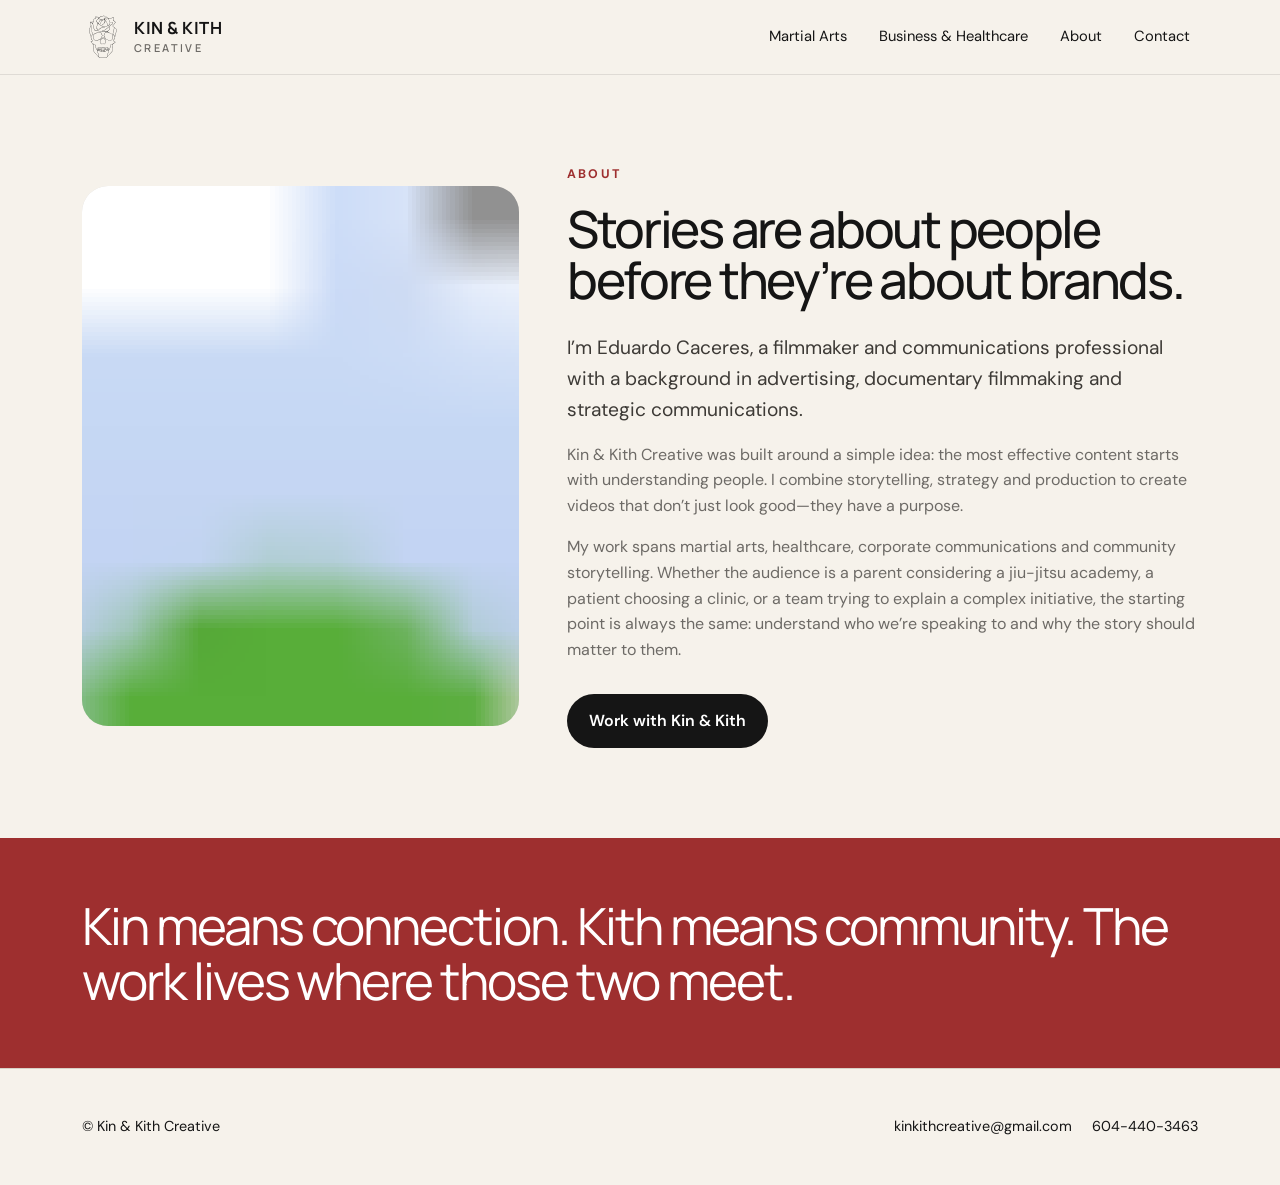
==== about/index.html @ 894c03b4 "Add Eduardo portrait to About page" ====
<!doctype html><html lang="en"><head><meta charset="utf-8"><meta name="viewport" content="width=device-width, initial-scale=1"><meta name="description" content="Kin & Kith Creative — story-driven video content for businesses, healthcare, schools and martial arts communities."><title>About | Kin & Kith Creative</title><link href="https://cdn.jsdelivr.net/npm/bootstrap@5.3.3/dist/css/bootstrap.min.css" rel="stylesheet"><link rel="preconnect" href="https://fonts.googleapis.com"><link rel="preconnect" href="https://fonts.gstatic.com" crossorigin><link href="https://fonts.googleapis.com/css2?family=DM+Sans:wght@400;500;600;700&family=Manrope:wght@500;600;700&display=swap" rel="stylesheet"><link rel="stylesheet" href="../assets/styles.css"></head><body><nav class="navbar navbar-expand-lg site-nav"><div class="container"><a href="../" class="brand"><img src="../assets/logo.svg" alt="Kin & Kith Creative logo"><span class="brand-copy">KIN & KITH<span>CREATIVE</span></span></a><button class="navbar-toggler" type="button" data-bs-toggle="collapse" data-bs-target="#mainNav"><span class="navbar-toggler-icon"></span></button><div class="collapse navbar-collapse justify-content-end" id="mainNav"><div class="navbar-nav"><a class="nav-link" href="../martial-arts/">Martial Arts</a><a class="nav-link" href="../business-healthcare/">Business & Healthcare</a><a class="nav-link" href="../about/">About</a><a class="nav-link" href="../contact/">Contact</a></div></div></div></nav><main><section class="section"><div class="container"><div class="row align-items-center g-5"><div class="col-lg-5"><div class="about-photo"><img src="../assets/portrait.svg" alt="Portrait of Eduardo Caceres"></div></div><div class="col-lg-7"><div class="eyebrow">About</div><h1 class="section-title">Stories are about people before they’re about brands.</h1><p class="lead-copy">I’m Eduardo Caceres, a filmmaker and communications professional with a background in advertising, documentary filmmaking and strategic communications.</p><p class="muted">Kin & Kith Creative was built around a simple idea: the most effective content starts with understanding people. I combine storytelling, strategy and production to create videos that don’t just look good—they have a purpose.</p><p class="muted">My work spans martial arts, healthcare, corporate communications and community storytelling. Whether the audience is a parent considering a jiu-jitsu academy, a patient choosing a clinic, or a team trying to explain a complex initiative, the starting point is always the same: understand who we’re speaking to and why the story should matter to them.</p><a class="btn-main mt-3" href="../contact/">Work with Kin & Kith</a></div></div></div></section><section class="quote-strip"><div class="container"><p>Kin means connection. Kith means community. The work lives where those two meet.</p></div></section></main><footer class="footer"><div class="container d-flex flex-column flex-md-row justify-content-between"><div>© Kin & Kith Creative</div><div class="footer-contact"><a href="mailto:kinkithcreative@gmail.com">kinkithcreative@gmail.com</a><a href="tel:+16044403463">604-440-3463</a></div></div></footer><script src="https://cdn.jsdelivr.net/npm/bootstrap@5.3.3/dist/js/bootstrap.bundle.min.js"></script></body></html>
---- assets/styles.css ----
:root{--ink:#151515;--paper:#f6f2eb;--white:#fff;--muted:#6d6a66;--accent:#9e2f2f;--line:#d8d1c7;--soft:#ece6dd}*{box-sizing:border-box}html{scroll-behavior:smooth}body{margin:0;font-family:'DM Sans',sans-serif;background:var(--paper);color:var(--ink);line-height:1.6}.site-nav{padding:14px 0;border-bottom:1px solid rgba(21,21,21,.1);background:rgba(246,242,235,.96);position:sticky;top:0;z-index:50;backdrop-filter:blur(10px)}.brand{font-family:'Manrope',sans-serif;font-weight:700;letter-spacing:.03em;text-decoration:none;color:var(--ink);font-size:1.05rem;line-height:1;display:flex;align-items:center;gap:12px}.brand img{width:40px;height:46px;object-fit:contain;background:transparent;border-radius:0;padding:0}.brand-copy{display:block}.brand-copy span{display:block;font-size:.68rem;letter-spacing:.22em;font-weight:600;color:var(--muted);margin-top:6px}.navbar-toggler{border:0;box-shadow:none!important}.nav-link{color:var(--ink)!important;font-size:.92rem;margin-left:16px}.hero{padding:110px 0 90px}.eyebrow{font-size:.78rem;letter-spacing:.18em;text-transform:uppercase;color:var(--accent);font-weight:700;margin-bottom:18px}.display-title{font-family:'Manrope',sans-serif;font-size:clamp(3rem,7vw,6.6rem);line-height:.95;letter-spacing:-.055em;font-weight:700;max-width:1050px}.lead-copy{font-size:1.2rem;max-width:720px;color:#3d3a36;margin-top:28px}.btn-main,.btn-ghost{display:inline-block;text-decoration:none;padding:14px 22px;border-radius:999px;font-weight:600;transition:.2s ease}.btn-main{background:var(--ink);color:var(--white);margin-right:10px}.btn-main:hover{color:var(--white);transform:translateY(-1px);opacity:.92}.btn-ghost{border:1px solid var(--ink);color:var(--ink)}.btn-ghost:hover{background:var(--ink);color:var(--white)}.split-card{background:var(--white);border:1px solid var(--line);border-radius:24px;padding:34px;height:100%;transition:.2s transform}.split-card:hover{transform:translateY(-4px)}.split-card h3{font-family:'Manrope',sans-serif;font-size:2rem;letter-spacing:-.03em}.section{padding:90px 0}.section-dark{background:var(--ink);color:var(--white)}.section-title{font-family:'Manrope',sans-serif;font-size:clamp(2.2rem,4vw,4.2rem);line-height:1;letter-spacing:-.045em}.muted{color:var(--muted)}.portfolio-panel{min-height:340px;border-radius:22px;background:linear-gradient(180deg,rgba(0,0,0,.1),rgba(0,0,0,.7)),linear-gradient(135deg,#242424,#555);position:relative;overflow:hidden;padding:28px;color:#fff;display:flex;align-items:flex-end}.portfolio-panel.light{background:linear-gradient(135deg,#ddd4c7,#9f968b);color:var(--ink)}.portfolio-panel .tag{position:absolute;top:22px;left:22px;background:rgba(255,255,255,.9);color:var(--ink);padding:7px 11px;border-radius:999px;font-size:.72rem;font-weight:700;letter-spacing:.08em;text-transform:uppercase}.video-slot{min-height:360px;border:1px dashed #aaa;border-radius:22px;background:#222;color:#fff;display:flex;align-items:center;justify-content:center;text-align:center;padding:30px}.video-slot.light{background:#e7e0d7;color:var(--ink)}.detail-list{display:grid;gap:14px}.detail-item{padding:18px 0;border-bottom:1px solid var(--line)}.detail-item strong{display:block;font-size:.78rem;letter-spacing:.12em;text-transform:uppercase;color:var(--accent);margin-bottom:4px}.process-step{border-top:1px solid var(--line);padding:24px 0}.process-step .num{font-family:'Manrope',sans-serif;font-size:1.1rem;color:var(--accent);font-weight:700}.quote-strip{padding:60px 0;background:var(--accent);color:#fff}.quote-strip p{font-family:'Manrope',sans-serif;font-size:clamp(1.8rem,4vw,3.8rem);line-height:1.08;letter-spacing:-.04em;margin:0}.footer{padding:46px 0;border-top:1px solid var(--line);font-size:.9rem}.footer a{color:var(--ink);text-decoration:none}.footer-contact{display:flex;gap:20px;flex-wrap:wrap}.contact-box{background:var(--white);border:1px solid var(--line);border-radius:26px;padding:36px}.contact-row{padding:17px 0;border-bottom:1px solid var(--line)}.contact-row:last-child{border-bottom:0}.contact-row a{color:var(--ink);text-decoration:none}.mini-title{font-size:.78rem;letter-spacing:.15em;text-transform:uppercase;color:var(--accent);font-weight:700}.about-photo{min-height:540px;border-radius:26px;overflow:hidden;background:#d8d4ce}.about-photo img{width:100%;height:100%;min-height:540px;object-fit:cover;object-position:center}.story-row{align-items:flex-start!important}.story-row .ratio{margin-top:0}.story-copy{padding-top:0}.small-note{font-size:.88rem;color:var(--muted)}@media(max-width:991px){.hero{padding:78px 0 66px}.nav-link{margin-left:0}.section{padding:68px 0}.about-photo{min-height:360px;margin-bottom:28px}.about-photo img{min-height:360px}.brand img{width:34px;height:40px}.footer-contact{margin-top:12px;gap:10px;flex-direction:column}.story-row .ratio{margin-bottom:8px}}
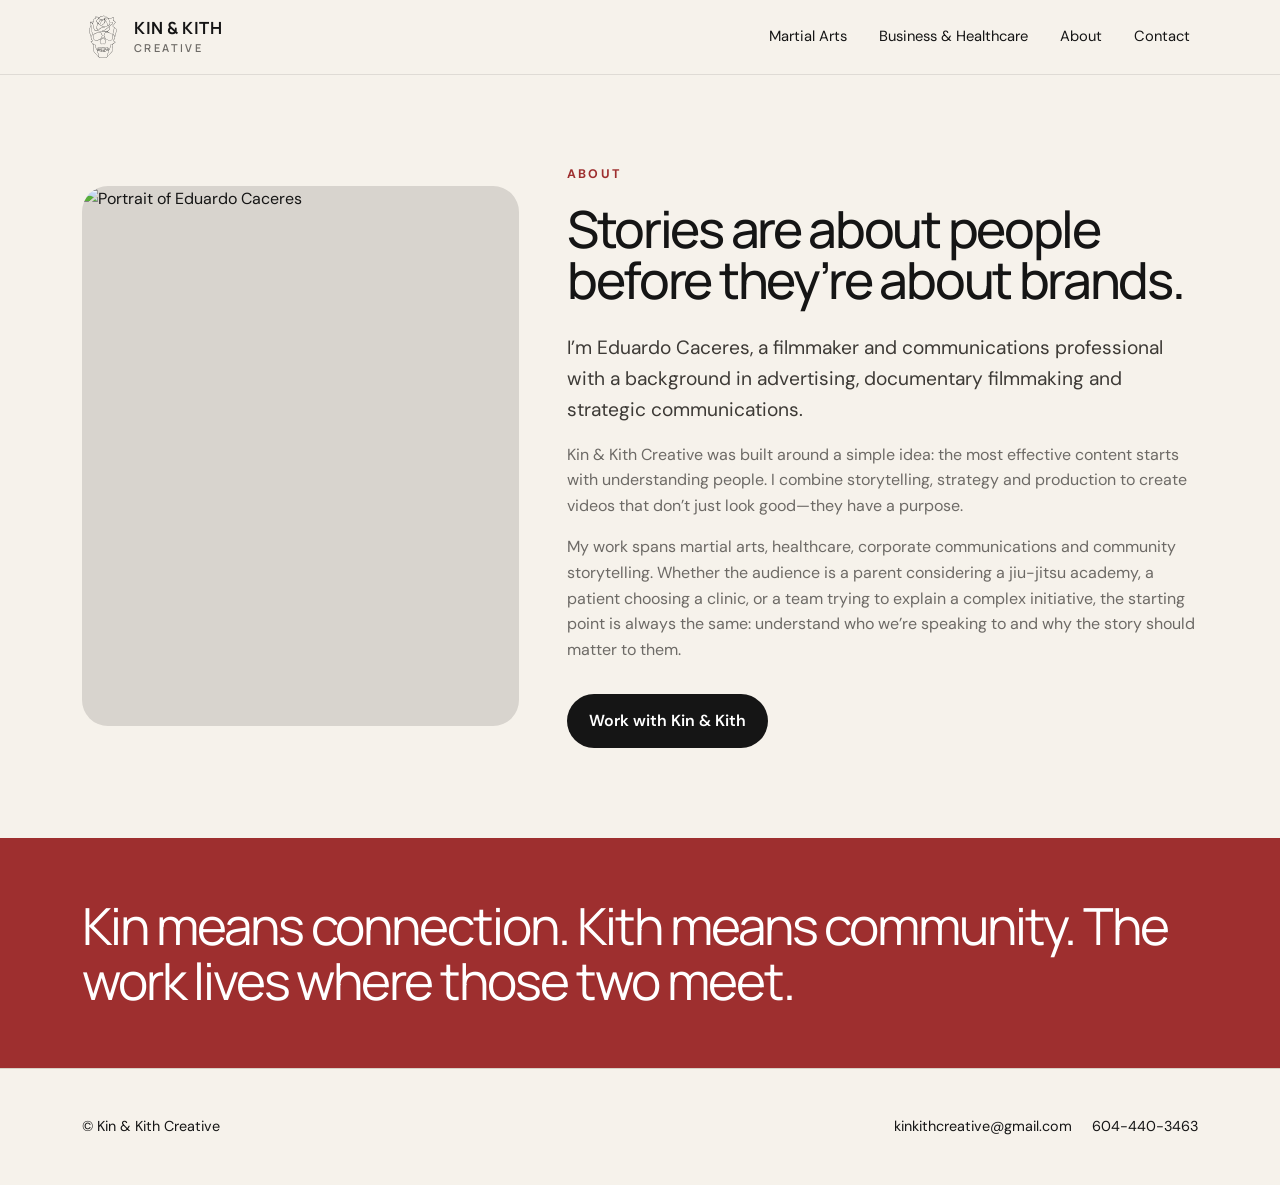
==== commit 0cbab271: "Embed portrait directly on About page" ====
--- a/about/index.html
+++ b/about/index.html
@@ -1 +1 @@
-<!doctype html><html lang="en"><head><meta charset="utf-8"><meta name="viewport" content="width=device-width, initial-scale=1"><meta name="description" content="Kin & Kith Creative — story-driven video content for businesses, healthcare, schools and martial arts communities."><title>About | Kin & Kith Creative</title><link href="https://cdn.jsdelivr.net/npm/bootstrap@5.3.3/dist/css/bootstrap.min.css" rel="stylesheet"><link rel="preconnect" href="https://fonts.googleapis.com"><link rel="preconnect" href="https://fonts.gstatic.com" crossorigin><link href="https://fonts.googleapis.com/css2?family=DM+Sans:wght@400;500;600;700&family=Manrope:wght@500;600;700&display=swap" rel="stylesheet"><link rel="stylesheet" href="../assets/styles.css"></head><body><nav class="navbar navbar-expand-lg site-nav"><div class="container"><a href="../" class="brand"><img src="../assets/logo.svg" alt="Kin & Kith Creative logo"><span class="brand-copy">KIN & KITH<span>CREATIVE</span></span></a><button class="navbar-toggler" type="button" data-bs-toggle="collapse" data-bs-target="#mainNav"><span class="navbar-toggler-icon"></span></button><div class="collapse navbar-collapse justify-content-end" id="mainNav"><div class="navbar-nav"><a class="nav-link" href="../martial-arts/">Martial Arts</a><a class="nav-link" href="../business-healthcare/">Business & Healthcare</a><a class="nav-link" href="../about/">About</a><a class="nav-link" href="../contact/">Contact</a></div></div></div></nav><main><section class="section"><div class="container"><div class="row align-items-center g-5"><div class="col-lg-5"><div class="about-photo"><img src="../assets/portrait.svg" alt="Portrait of Eduardo Caceres"></div></div><div class="col-lg-7"><div class="eyebrow">About</div><h1 class="section-title">Stories are about people before they’re about brands.</h1><p class="lead-copy">I’m Eduardo Caceres, a filmmaker and communications professional with a background in advertising, documentary filmmaking and strategic communications.</p><p class="muted">Kin & Kith Creative was built around a simple idea: the most effective content starts with understanding people. I combine storytelling, strategy and production to create videos that don’t just look good—they have a purpose.</p><p class="muted">My work spans martial arts, healthcare, corporate communications and community storytelling. Whether the audience is a parent considering a jiu-jitsu academy, a patient choosing a clinic, or a team trying to explain a complex initiative, the starting point is always the same: understand who we’re speaking to and why the story should matter to them.</p><a class="btn-main mt-3" href="../contact/">Work with Kin & Kith</a></div></div></div></section><section class="quote-strip"><div class="container"><p>Kin means connection. Kith means community. The work lives where those two meet.</p></div></section></main><footer class="footer"><div class="container d-flex flex-column flex-md-row justify-content-between"><div>© Kin & Kith Creative</div><div class="footer-contact"><a href="mailto:kinkithcreative@gmail.com">kinkithcreative@gmail.com</a><a href="tel:+16044403463">604-440-3463</a></div></div></footer><script src="https://cdn.jsdelivr.net/npm/bootstrap@5.3.3/dist/js/bootstrap.bundle.min.js"></script></body></html>+<!doctype html><html lang="en"><head><meta charset="utf-8"><meta name="viewport" content="width=device-width, initial-scale=1"><meta name="description" content="Kin & Kith Creative — story-driven video content for businesses, healthcare, schools and martial arts communities."><title>About | Kin & Kith Creative</title><link href="https://cdn.jsdelivr.net/npm/bootstrap@5.3.3/dist/css/bootstrap.min.css" rel="stylesheet"><link rel="preconnect" href="https://fonts.googleapis.com"><link rel="preconnect" href="https://fonts.gstatic.com" crossorigin><link href="https://fonts.googleapis.com/css2?family=DM+Sans:wght@400;500;600;700&family=Manrope:wght@500;600;700&display=swap" rel="stylesheet"><link rel="stylesheet" href="../assets/styles.css"></head><body><nav class="navbar navbar-expand-lg site-nav"><div class="container"><a href="../" class="brand"><img src="../assets/logo.svg" alt="Kin & Kith Creative logo"><span class="brand-copy">KIN & KITH<span>CREATIVE</span></span></a><button class="navbar-toggler" type="button" data-bs-toggle="collapse" data-bs-target="#mainNav"><span class="navbar-toggler-icon"></span></button><div class="collapse navbar-collapse justify-content-end" id="mainNav"><div class="navbar-nav"><a class="nav-link" href="../martial-arts/">Martial Arts</a><a class="nav-link" href="../business-healthcare/">Business & Healthcare</a><a class="nav-link" href="../about/">About</a><a class="nav-link" href="../contact/">Contact</a></div></div></div></nav><main><section class="section"><div class="container"><div class="row align-items-center g-5"><div class="col-lg-5"><div class="about-photo"><img src="[data-uri]" alt="Portrait of Eduardo Caceres"></div></div><div class="col-lg-7"><div class="eyebrow">About</div><h1 class="section-title">Stories are about people before they’re about brands.</h1><p class="lead-copy">I’m Eduardo Caceres, a filmmaker and communications professional with a background in advertising, documentary filmmaking and strategic communications.</p><p class="muted">Kin & Kith Creative was built around a simple idea: the most effective content starts with understanding people. I combine storytelling, strategy and production to create videos that don’t just look good—they have a purpose.</p><p class="muted">My work spans martial arts, healthcare, corporate communications and community storytelling. Whether the audience is a parent considering a jiu-jitsu academy, a patient choosing a clinic, or a team trying to explain a complex initiative, the starting point is always the same: understand who we’re speaking to and why the story should matter to them.</p><a class="btn-main mt-3" href="../contact/">Work with Kin & Kith</a></div></div></div></section><section class="quote-strip"><div class="container"><p>Kin means connection. Kith means community. The work lives where those two meet.</p></div></section></main><footer class="footer"><div class="container d-flex flex-column flex-md-row justify-content-between"><div>© Kin & Kith Creative</div><div class="footer-contact"><a href="mailto:kinkithcreative@gmail.com">kinkithcreative@gmail.com</a><a href="tel:+16044403463">604-440-3463</a></div></div></footer><script src="https://cdn.jsdelivr.net/npm/bootstrap@5.3.3/dist/js/bootstrap.bundle.min.js"></script></body></html>
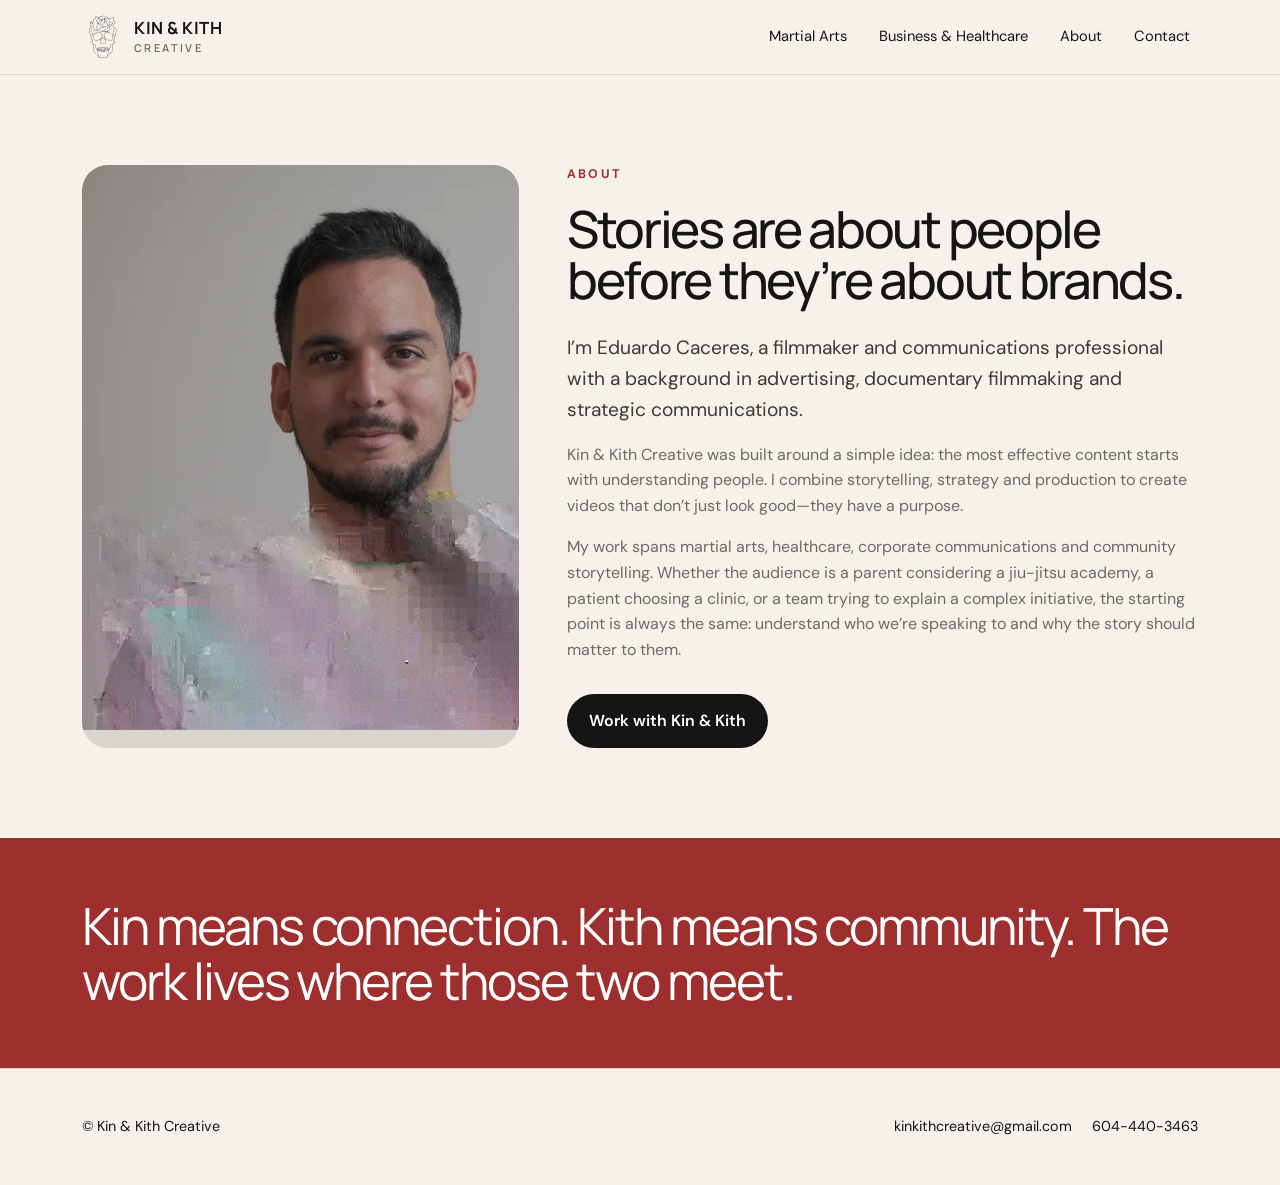
==== commit eab8fc5b: "Fix About portrait with uploaded photo asset" ====
--- a/about/index.html
+++ b/about/index.html
@@ -1 +1 @@
-<!doctype html><html lang="en"><head><meta charset="utf-8"><meta name="viewport" content="width=device-width, initial-scale=1"><meta name="description" content="Kin & Kith Creative — story-driven video content for businesses, healthcare, schools and martial arts communities."><title>About | Kin & Kith Creative</title><link href="https://cdn.jsdelivr.net/npm/bootstrap@5.3.3/dist/css/bootstrap.min.css" rel="stylesheet"><link rel="preconnect" href="https://fonts.googleapis.com"><link rel="preconnect" href="https://fonts.gstatic.com" crossorigin><link href="https://fonts.googleapis.com/css2?family=DM+Sans:wght@400;500;600;700&family=Manrope:wght@500;600;700&display=swap" rel="stylesheet"><link rel="stylesheet" href="../assets/styles.css"></head><body><nav class="navbar navbar-expand-lg site-nav"><div class="container"><a href="../" class="brand"><img src="../assets/logo.svg" alt="Kin & Kith Creative logo"><span class="brand-copy">KIN & KITH<span>CREATIVE</span></span></a><button class="navbar-toggler" type="button" data-bs-toggle="collapse" data-bs-target="#mainNav"><span class="navbar-toggler-icon"></span></button><div class="collapse navbar-collapse justify-content-end" id="mainNav"><div class="navbar-nav"><a class="nav-link" href="../martial-arts/">Martial Arts</a><a class="nav-link" href="../business-healthcare/">Business & Healthcare</a><a class="nav-link" href="../about/">About</a><a class="nav-link" href="../contact/">Contact</a></div></div></div></nav><main><section class="section"><div class="container"><div class="row align-items-center g-5"><div class="col-lg-5"><div class="about-photo"><img src="[data-uri]" alt="Portrait of Eduardo Caceres"></div></div><div class="col-lg-7"><div class="eyebrow">About</div><h1 class="section-title">Stories are about people before they’re about brands.</h1><p class="lead-copy">I’m Eduardo Caceres, a filmmaker and communications professional with a background in advertising, documentary filmmaking and strategic communications.</p><p class="muted">Kin & Kith Creative was built around a simple idea: the most effective content starts with understanding people. I combine storytelling, strategy and production to create videos that don’t just look good—they have a purpose.</p><p class="muted">My work spans martial arts, healthcare, corporate communications and community storytelling. Whether the audience is a parent considering a jiu-jitsu academy, a patient choosing a clinic, or a team trying to explain a complex initiative, the starting point is always the same: understand who we’re speaking to and why the story should matter to them.</p><a class="btn-main mt-3" href="../contact/">Work with Kin & Kith</a></div></div></div></section><section class="quote-strip"><div class="container"><p>Kin means connection. Kith means community. The work lives where those two meet.</p></div></section></main><footer class="footer"><div class="container d-flex flex-column flex-md-row justify-content-between"><div>© Kin & Kith Creative</div><div class="footer-contact"><a href="mailto:kinkithcreative@gmail.com">kinkithcreative@gmail.com</a><a href="tel:+16044403463">604-440-3463</a></div></div></footer><script src="https://cdn.jsdelivr.net/npm/bootstrap@5.3.3/dist/js/bootstrap.bundle.min.js"></script></body></html>+<!doctype html><html lang="en"><head><meta charset="utf-8"><meta name="viewport" content="width=device-width, initial-scale=1"><meta name="description" content="Kin & Kith Creative — story-driven video content for businesses, healthcare, schools and martial arts communities."><title>About | Kin & Kith Creative</title><link href="https://cdn.jsdelivr.net/npm/bootstrap@5.3.3/dist/css/bootstrap.min.css" rel="stylesheet"><link rel="preconnect" href="https://fonts.googleapis.com"><link rel="preconnect" href="https://fonts.gstatic.com" crossorigin><link href="https://fonts.googleapis.com/css2?family=DM+Sans:wght@400;500;600;700&family=Manrope:wght@500;600;700&display=swap" rel="stylesheet"><link rel="stylesheet" href="../assets/styles.css"></head><body><nav class="navbar navbar-expand-lg site-nav"><div class="container"><a href="../" class="brand"><img src="../assets/logo.svg" alt="Kin & Kith Creative logo"><span class="brand-copy">KIN & KITH<span>CREATIVE</span></span></a><button class="navbar-toggler" type="button" data-bs-toggle="collapse" data-bs-target="#mainNav"><span class="navbar-toggler-icon"></span></button><div class="collapse navbar-collapse justify-content-end" id="mainNav"><div class="navbar-nav"><a class="nav-link" href="../martial-arts/">Martial Arts</a><a class="nav-link" href="../business-healthcare/">Business & Healthcare</a><a class="nav-link" href="../about/">About</a><a class="nav-link" href="../contact/">Contact</a></div></div></div></nav><main><section class="section"><div class="container"><div class="row align-items-center g-5"><div class="col-lg-5"><div class="about-photo"><img src="../assets/portrait.webp" alt="Portrait of Eduardo Caceres"></div></div><div class="col-lg-7"><div class="eyebrow">About</div><h1 class="section-title">Stories are about people before they’re about brands.</h1><p class="lead-copy">I’m Eduardo Caceres, a filmmaker and communications professional with a background in advertising, documentary filmmaking and strategic communications.</p><p class="muted">Kin & Kith Creative was built around a simple idea: the most effective content starts with understanding people. I combine storytelling, strategy and production to create videos that don’t just look good—they have a purpose.</p><p class="muted">My work spans martial arts, healthcare, corporate communications and community storytelling. Whether the audience is a parent considering a jiu-jitsu academy, a patient choosing a clinic, or a team trying to explain a complex initiative, the starting point is always the same: understand who we’re speaking to and why the story should matter to them.</p><a class="btn-main mt-3" href="../contact/">Work with Kin & Kith</a></div></div></div></section><section class="quote-strip"><div class="container"><p>Kin means connection. Kith means community. The work lives where those two meet.</p></div></section></main><footer class="footer"><div class="container d-flex flex-column flex-md-row justify-content-between"><div>© Kin & Kith Creative</div><div class="footer-contact"><a href="mailto:kinkithcreative@gmail.com">kinkithcreative@gmail.com</a><a href="tel:+16044403463">604-440-3463</a></div></div></footer><script src="https://cdn.jsdelivr.net/npm/bootstrap@5.3.3/dist/js/bootstrap.bundle.min.js"></script></body></html>
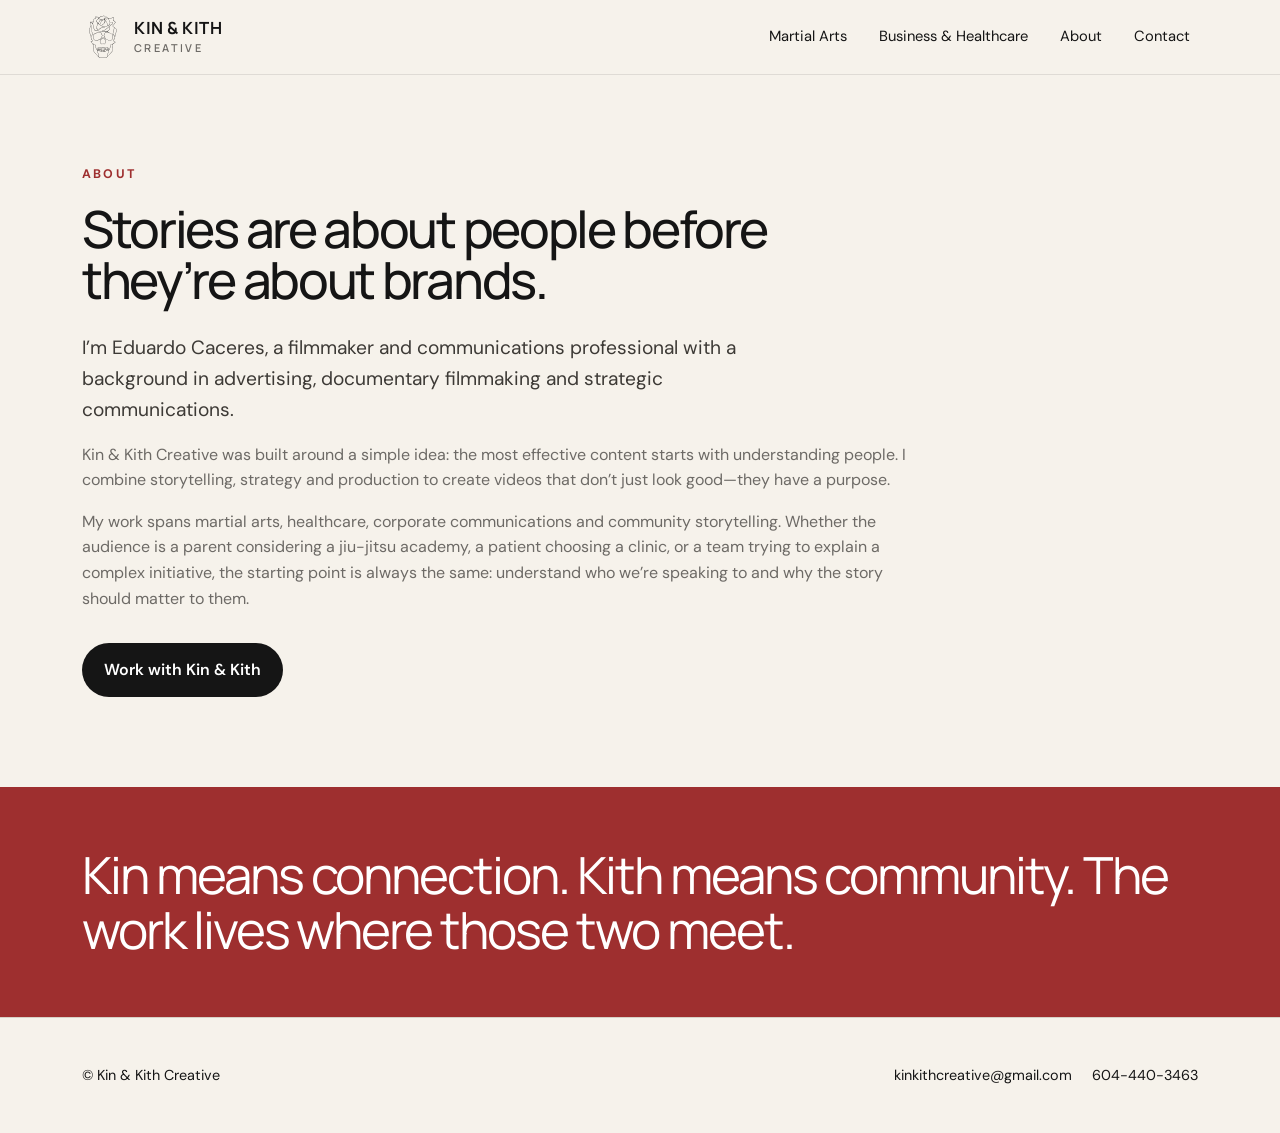
==== commit 7b7db6f3: "Remove About portrait temporarily" ====
--- a/about/index.html
+++ b/about/index.html
@@ -1 +1 @@
-<!doctype html><html lang="en"><head><meta charset="utf-8"><meta name="viewport" content="width=device-width, initial-scale=1"><meta name="description" content="Kin & Kith Creative — story-driven video content for businesses, healthcare, schools and martial arts communities."><title>About | Kin & Kith Creative</title><link href="https://cdn.jsdelivr.net/npm/bootstrap@5.3.3/dist/css/bootstrap.min.css" rel="stylesheet"><link rel="preconnect" href="https://fonts.googleapis.com"><link rel="preconnect" href="https://fonts.gstatic.com" crossorigin><link href="https://fonts.googleapis.com/css2?family=DM+Sans:wght@400;500;600;700&family=Manrope:wght@500;600;700&display=swap" rel="stylesheet"><link rel="stylesheet" href="../assets/styles.css"></head><body><nav class="navbar navbar-expand-lg site-nav"><div class="container"><a href="../" class="brand"><img src="../assets/logo.svg" alt="Kin & Kith Creative logo"><span class="brand-copy">KIN & KITH<span>CREATIVE</span></span></a><button class="navbar-toggler" type="button" data-bs-toggle="collapse" data-bs-target="#mainNav"><span class="navbar-toggler-icon"></span></button><div class="collapse navbar-collapse justify-content-end" id="mainNav"><div class="navbar-nav"><a class="nav-link" href="../martial-arts/">Martial Arts</a><a class="nav-link" href="../business-healthcare/">Business & Healthcare</a><a class="nav-link" href="../about/">About</a><a class="nav-link" href="../contact/">Contact</a></div></div></div></nav><main><section class="section"><div class="container"><div class="row align-items-center g-5"><div class="col-lg-5"><div class="about-photo"><img src="../assets/portrait.webp" alt="Portrait of Eduardo Caceres"></div></div><div class="col-lg-7"><div class="eyebrow">About</div><h1 class="section-title">Stories are about people before they’re about brands.</h1><p class="lead-copy">I’m Eduardo Caceres, a filmmaker and communications professional with a background in advertising, documentary filmmaking and strategic communications.</p><p class="muted">Kin & Kith Creative was built around a simple idea: the most effective content starts with understanding people. I combine storytelling, strategy and production to create videos that don’t just look good—they have a purpose.</p><p class="muted">My work spans martial arts, healthcare, corporate communications and community storytelling. Whether the audience is a parent considering a jiu-jitsu academy, a patient choosing a clinic, or a team trying to explain a complex initiative, the starting point is always the same: understand who we’re speaking to and why the story should matter to them.</p><a class="btn-main mt-3" href="../contact/">Work with Kin & Kith</a></div></div></div></section><section class="quote-strip"><div class="container"><p>Kin means connection. Kith means community. The work lives where those two meet.</p></div></section></main><footer class="footer"><div class="container d-flex flex-column flex-md-row justify-content-between"><div>© Kin & Kith Creative</div><div class="footer-contact"><a href="mailto:kinkithcreative@gmail.com">kinkithcreative@gmail.com</a><a href="tel:+16044403463">604-440-3463</a></div></div></footer><script src="https://cdn.jsdelivr.net/npm/bootstrap@5.3.3/dist/js/bootstrap.bundle.min.js"></script></body></html>+<!doctype html><html lang="en"><head><meta charset="utf-8"><meta name="viewport" content="width=device-width, initial-scale=1"><meta name="description" content="Kin & Kith Creative — story-driven video content for businesses, healthcare, schools and martial arts communities."><title>About | Kin & Kith Creative</title><link href="https://cdn.jsdelivr.net/npm/bootstrap@5.3.3/dist/css/bootstrap.min.css" rel="stylesheet"><link rel="preconnect" href="https://fonts.googleapis.com"><link rel="preconnect" href="https://fonts.gstatic.com" crossorigin><link href="https://fonts.googleapis.com/css2?family=DM+Sans:wght@400;500;600;700&family=Manrope:wght@500;600;700&display=swap" rel="stylesheet"><link rel="stylesheet" href="../assets/styles.css"></head><body><nav class="navbar navbar-expand-lg site-nav"><div class="container"><a href="../" class="brand"><img src="../assets/logo.svg" alt="Kin & Kith Creative logo"><span class="brand-copy">KIN & KITH<span>CREATIVE</span></span></a><button class="navbar-toggler" type="button" data-bs-toggle="collapse" data-bs-target="#mainNav"><span class="navbar-toggler-icon"></span></button><div class="collapse navbar-collapse justify-content-end" id="mainNav"><div class="navbar-nav"><a class="nav-link" href="../martial-arts/">Martial Arts</a><a class="nav-link" href="../business-healthcare/">Business & Healthcare</a><a class="nav-link" href="../about/">About</a><a class="nav-link" href="../contact/">Contact</a></div></div></div></nav><main><section class="section"><div class="container"><div class="row"><div class="col-lg-10 col-xl-9"><div class="eyebrow">About</div><h1 class="section-title">Stories are about people before they’re about brands.</h1><p class="lead-copy">I’m Eduardo Caceres, a filmmaker and communications professional with a background in advertising, documentary filmmaking and strategic communications.</p><p class="muted">Kin & Kith Creative was built around a simple idea: the most effective content starts with understanding people. I combine storytelling, strategy and production to create videos that don’t just look good—they have a purpose.</p><p class="muted">My work spans martial arts, healthcare, corporate communications and community storytelling. Whether the audience is a parent considering a jiu-jitsu academy, a patient choosing a clinic, or a team trying to explain a complex initiative, the starting point is always the same: understand who we’re speaking to and why the story should matter to them.</p><a class="btn-main mt-3" href="../contact/">Work with Kin & Kith</a></div></div></div></section><section class="quote-strip"><div class="container"><p>Kin means connection. Kith means community. The work lives where those two meet.</p></div></section></main><footer class="footer"><div class="container d-flex flex-column flex-md-row justify-content-between"><div>© Kin & Kith Creative</div><div class="footer-contact"><a href="mailto:kinkithcreative@gmail.com">kinkithcreative@gmail.com</a><a href="tel:+16044403463">604-440-3463</a></div></div></footer><script src="https://cdn.jsdelivr.net/npm/bootstrap@5.3.3/dist/js/bootstrap.bundle.min.js"></script></body></html>
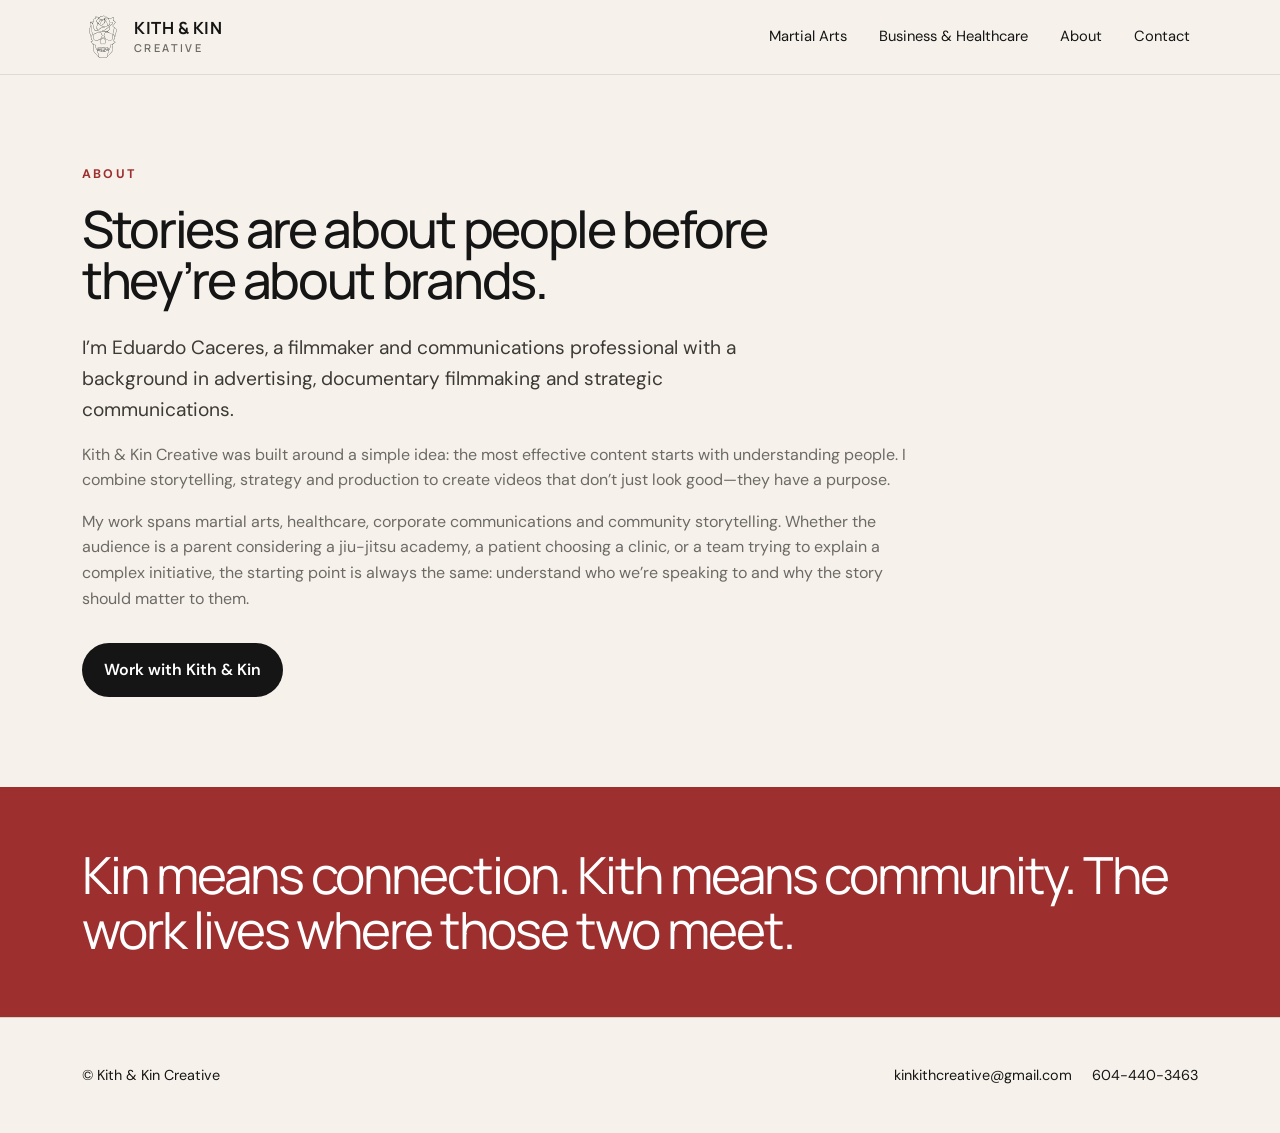
==== commit 5798bc74: "Rename brand to Kith & Kin" ====
--- a/about/index.html
+++ b/about/index.html
@@ -1 +1 @@
-<!doctype html><html lang="en"><head><meta charset="utf-8"><meta name="viewport" content="width=device-width, initial-scale=1"><meta name="description" content="Kin & Kith Creative — story-driven video content for businesses, healthcare, schools and martial arts communities."><title>About | Kin & Kith Creative</title><link href="https://cdn.jsdelivr.net/npm/bootstrap@5.3.3/dist/css/bootstrap.min.css" rel="stylesheet"><link rel="preconnect" href="https://fonts.googleapis.com"><link rel="preconnect" href="https://fonts.gstatic.com" crossorigin><link href="https://fonts.googleapis.com/css2?family=DM+Sans:wght@400;500;600;700&family=Manrope:wght@500;600;700&display=swap" rel="stylesheet"><link rel="stylesheet" href="../assets/styles.css"></head><body><nav class="navbar navbar-expand-lg site-nav"><div class="container"><a href="../" class="brand"><img src="../assets/logo.svg" alt="Kin & Kith Creative logo"><span class="brand-copy">KIN & KITH<span>CREATIVE</span></span></a><button class="navbar-toggler" type="button" data-bs-toggle="collapse" data-bs-target="#mainNav"><span class="navbar-toggler-icon"></span></button><div class="collapse navbar-collapse justify-content-end" id="mainNav"><div class="navbar-nav"><a class="nav-link" href="../martial-arts/">Martial Arts</a><a class="nav-link" href="../business-healthcare/">Business & Healthcare</a><a class="nav-link" href="../about/">About</a><a class="nav-link" href="../contact/">Contact</a></div></div></div></nav><main><section class="section"><div class="container"><div class="row"><div class="col-lg-10 col-xl-9"><div class="eyebrow">About</div><h1 class="section-title">Stories are about people before they’re about brands.</h1><p class="lead-copy">I’m Eduardo Caceres, a filmmaker and communications professional with a background in advertising, documentary filmmaking and strategic communications.</p><p class="muted">Kin & Kith Creative was built around a simple idea: the most effective content starts with understanding people. I combine storytelling, strategy and production to create videos that don’t just look good—they have a purpose.</p><p class="muted">My work spans martial arts, healthcare, corporate communications and community storytelling. Whether the audience is a parent considering a jiu-jitsu academy, a patient choosing a clinic, or a team trying to explain a complex initiative, the starting point is always the same: understand who we’re speaking to and why the story should matter to them.</p><a class="btn-main mt-3" href="../contact/">Work with Kin & Kith</a></div></div></div></section><section class="quote-strip"><div class="container"><p>Kin means connection. Kith means community. The work lives where those two meet.</p></div></section></main><footer class="footer"><div class="container d-flex flex-column flex-md-row justify-content-between"><div>© Kin & Kith Creative</div><div class="footer-contact"><a href="mailto:kinkithcreative@gmail.com">kinkithcreative@gmail.com</a><a href="tel:+16044403463">604-440-3463</a></div></div></footer><script src="https://cdn.jsdelivr.net/npm/bootstrap@5.3.3/dist/js/bootstrap.bundle.min.js"></script></body></html>+<!doctype html><html lang="en"><head><meta charset="utf-8"><meta name="viewport" content="width=device-width, initial-scale=1"><meta name="description" content="Kith & Kin Creative — story-driven video content for businesses, healthcare, schools and martial arts communities."><title>About | Kith & Kin Creative</title><link href="https://cdn.jsdelivr.net/npm/bootstrap@5.3.3/dist/css/bootstrap.min.css" rel="stylesheet"><link rel="preconnect" href="https://fonts.googleapis.com"><link rel="preconnect" href="https://fonts.gstatic.com" crossorigin><link href="https://fonts.googleapis.com/css2?family=DM+Sans:wght@400;500;600;700&family=Manrope:wght@500;600;700&display=swap" rel="stylesheet"><link rel="stylesheet" href="../assets/styles.css"></head><body><nav class="navbar navbar-expand-lg site-nav"><div class="container"><a href="../" class="brand"><img src="../assets/logo.svg" alt="Kith & Kin Creative logo"><span class="brand-copy">KITH & KIN<span>CREATIVE</span></span></a><button class="navbar-toggler" type="button" data-bs-toggle="collapse" data-bs-target="#mainNav"><span class="navbar-toggler-icon"></span></button><div class="collapse navbar-collapse justify-content-end" id="mainNav"><div class="navbar-nav"><a class="nav-link" href="../martial-arts/">Martial Arts</a><a class="nav-link" href="../business-healthcare/">Business & Healthcare</a><a class="nav-link" href="../about/">About</a><a class="nav-link" href="../contact/">Contact</a></div></div></div></nav><main><section class="section"><div class="container"><div class="row"><div class="col-lg-10 col-xl-9"><div class="eyebrow">About</div><h1 class="section-title">Stories are about people before they’re about brands.</h1><p class="lead-copy">I’m Eduardo Caceres, a filmmaker and communications professional with a background in advertising, documentary filmmaking and strategic communications.</p><p class="muted">Kith & Kin Creative was built around a simple idea: the most effective content starts with understanding people. I combine storytelling, strategy and production to create videos that don’t just look good—they have a purpose.</p><p class="muted">My work spans martial arts, healthcare, corporate communications and community storytelling. Whether the audience is a parent considering a jiu-jitsu academy, a patient choosing a clinic, or a team trying to explain a complex initiative, the starting point is always the same: understand who we’re speaking to and why the story should matter to them.</p><a class="btn-main mt-3" href="../contact/">Work with Kith & Kin</a></div></div></div></section><section class="quote-strip"><div class="container"><p>Kin means connection. Kith means community. The work lives where those two meet.</p></div></section></main><footer class="footer"><div class="container d-flex flex-column flex-md-row justify-content-between"><div>© Kith & Kin Creative</div><div class="footer-contact"><a href="mailto:kinkithcreative@gmail.com">kinkithcreative@gmail.com</a><a href="tel:+16044403463">604-440-3463</a></div></div></footer><script src="https://cdn.jsdelivr.net/npm/bootstrap@5.3.3/dist/js/bootstrap.bundle.min.js"></script></body></html>
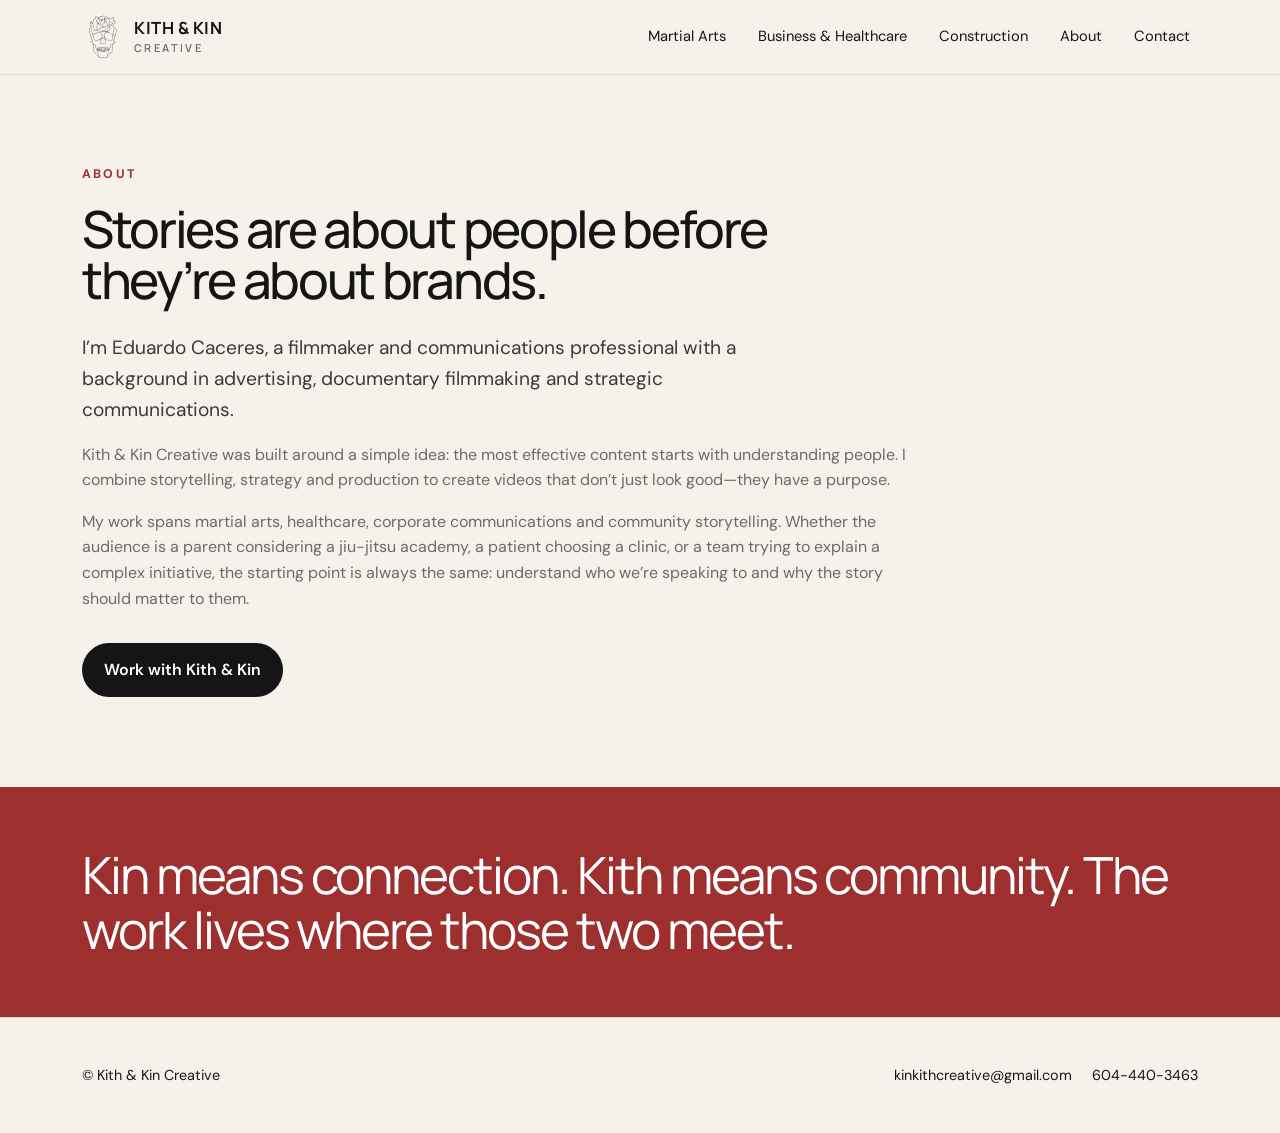
==== commit 5ea6ac84: "Add construction and public sector portfolio work" ====
--- a/about/index.html
+++ b/about/index.html
@@ -1 +1 @@
-<!doctype html><html lang="en"><head><meta charset="utf-8"><meta name="viewport" content="width=device-width, initial-scale=1"><meta name="description" content="Kith & Kin Creative — story-driven video content for businesses, healthcare, schools and martial arts communities."><title>About | Kith & Kin Creative</title><link href="https://cdn.jsdelivr.net/npm/bootstrap@5.3.3/dist/css/bootstrap.min.css" rel="stylesheet"><link rel="preconnect" href="https://fonts.googleapis.com"><link rel="preconnect" href="https://fonts.gstatic.com" crossorigin><link href="https://fonts.googleapis.com/css2?family=DM+Sans:wght@400;500;600;700&family=Manrope:wght@500;600;700&display=swap" rel="stylesheet"><link rel="stylesheet" href="../assets/styles.css"></head><body><nav class="navbar navbar-expand-lg site-nav"><div class="container"><a href="../" class="brand"><img src="../assets/logo.svg" alt="Kith & Kin Creative logo"><span class="brand-copy">KITH & KIN<span>CREATIVE</span></span></a><button class="navbar-toggler" type="button" data-bs-toggle="collapse" data-bs-target="#mainNav"><span class="navbar-toggler-icon"></span></button><div class="collapse navbar-collapse justify-content-end" id="mainNav"><div class="navbar-nav"><a class="nav-link" href="../martial-arts/">Martial Arts</a><a class="nav-link" href="../business-healthcare/">Business & Healthcare</a><a class="nav-link" href="../about/">About</a><a class="nav-link" href="../contact/">Contact</a></div></div></div></nav><main><section class="section"><div class="container"><div class="row"><div class="col-lg-10 col-xl-9"><div class="eyebrow">About</div><h1 class="section-title">Stories are about people before they’re about brands.</h1><p class="lead-copy">I’m Eduardo Caceres, a filmmaker and communications professional with a background in advertising, documentary filmmaking and strategic communications.</p><p class="muted">Kith & Kin Creative was built around a simple idea: the most effective content starts with understanding people. I combine storytelling, strategy and production to create videos that don’t just look good—they have a purpose.</p><p class="muted">My work spans martial arts, healthcare, corporate communications and community storytelling. Whether the audience is a parent considering a jiu-jitsu academy, a patient choosing a clinic, or a team trying to explain a complex initiative, the starting point is always the same: understand who we’re speaking to and why the story should matter to them.</p><a class="btn-main mt-3" href="../contact/">Work with Kith & Kin</a></div></div></div></section><section class="quote-strip"><div class="container"><p>Kin means connection. Kith means community. The work lives where those two meet.</p></div></section></main><footer class="footer"><div class="container d-flex flex-column flex-md-row justify-content-between"><div>© Kith & Kin Creative</div><div class="footer-contact"><a href="mailto:kinkithcreative@gmail.com">kinkithcreative@gmail.com</a><a href="tel:+16044403463">604-440-3463</a></div></div></footer><script src="https://cdn.jsdelivr.net/npm/bootstrap@5.3.3/dist/js/bootstrap.bundle.min.js"></script></body></html>+<!doctype html><html lang="en"><head><meta charset="utf-8"><meta name="viewport" content="width=device-width, initial-scale=1"><meta name="description" content="Kith & Kin Creative — story-driven video content for businesses, healthcare, schools and martial arts communities."><title>About | Kith & Kin Creative</title><link href="https://cdn.jsdelivr.net/npm/bootstrap@5.3.3/dist/css/bootstrap.min.css" rel="stylesheet"><link rel="preconnect" href="https://fonts.googleapis.com"><link rel="preconnect" href="https://fonts.gstatic.com" crossorigin><link href="https://fonts.googleapis.com/css2?family=DM+Sans:wght@400;500;600;700&family=Manrope:wght@500;600;700&display=swap" rel="stylesheet"><link rel="stylesheet" href="../assets/styles.css"></head><body><nav class="navbar navbar-expand-lg site-nav"><div class="container"><a href="../" class="brand"><img src="../assets/logo.svg" alt="Kith & Kin Creative logo"><span class="brand-copy">KITH & KIN<span>CREATIVE</span></span></a><button class="navbar-toggler" type="button" data-bs-toggle="collapse" data-bs-target="#mainNav"><span class="navbar-toggler-icon"></span></button><div class="collapse navbar-collapse justify-content-end" id="mainNav"><div class="navbar-nav"><a class="nav-link" href="../martial-arts/">Martial Arts</a><a class="nav-link" href="../business-healthcare/">Business & Healthcare</a><a class="nav-link" href="../construction-projects/">Construction</a><a class="nav-link" href="../about/">About</a><a class="nav-link" href="../contact/">Contact</a></div></div></div></nav><main><section class="section"><div class="container"><div class="row"><div class="col-lg-10 col-xl-9"><div class="eyebrow">About</div><h1 class="section-title">Stories are about people before they’re about brands.</h1><p class="lead-copy">I’m Eduardo Caceres, a filmmaker and communications professional with a background in advertising, documentary filmmaking and strategic communications.</p><p class="muted">Kith & Kin Creative was built around a simple idea: the most effective content starts with understanding people. I combine storytelling, strategy and production to create videos that don’t just look good—they have a purpose.</p><p class="muted">My work spans martial arts, healthcare, corporate communications and community storytelling. Whether the audience is a parent considering a jiu-jitsu academy, a patient choosing a clinic, or a team trying to explain a complex initiative, the starting point is always the same: understand who we’re speaking to and why the story should matter to them.</p><a class="btn-main mt-3" href="../contact/">Work with Kith & Kin</a></div></div></div></section><section class="quote-strip"><div class="container"><p>Kin means connection. Kith means community. The work lives where those two meet.</p></div></section></main><footer class="footer"><div class="container d-flex flex-column flex-md-row justify-content-between"><div>© Kith & Kin Creative</div><div class="footer-contact"><a href="mailto:kinkithcreative@gmail.com">kinkithcreative@gmail.com</a><a href="tel:+16044403463">604-440-3463</a></div></div></footer><script src="https://cdn.jsdelivr.net/npm/bootstrap@5.3.3/dist/js/bootstrap.bundle.min.js"></script></body></html>
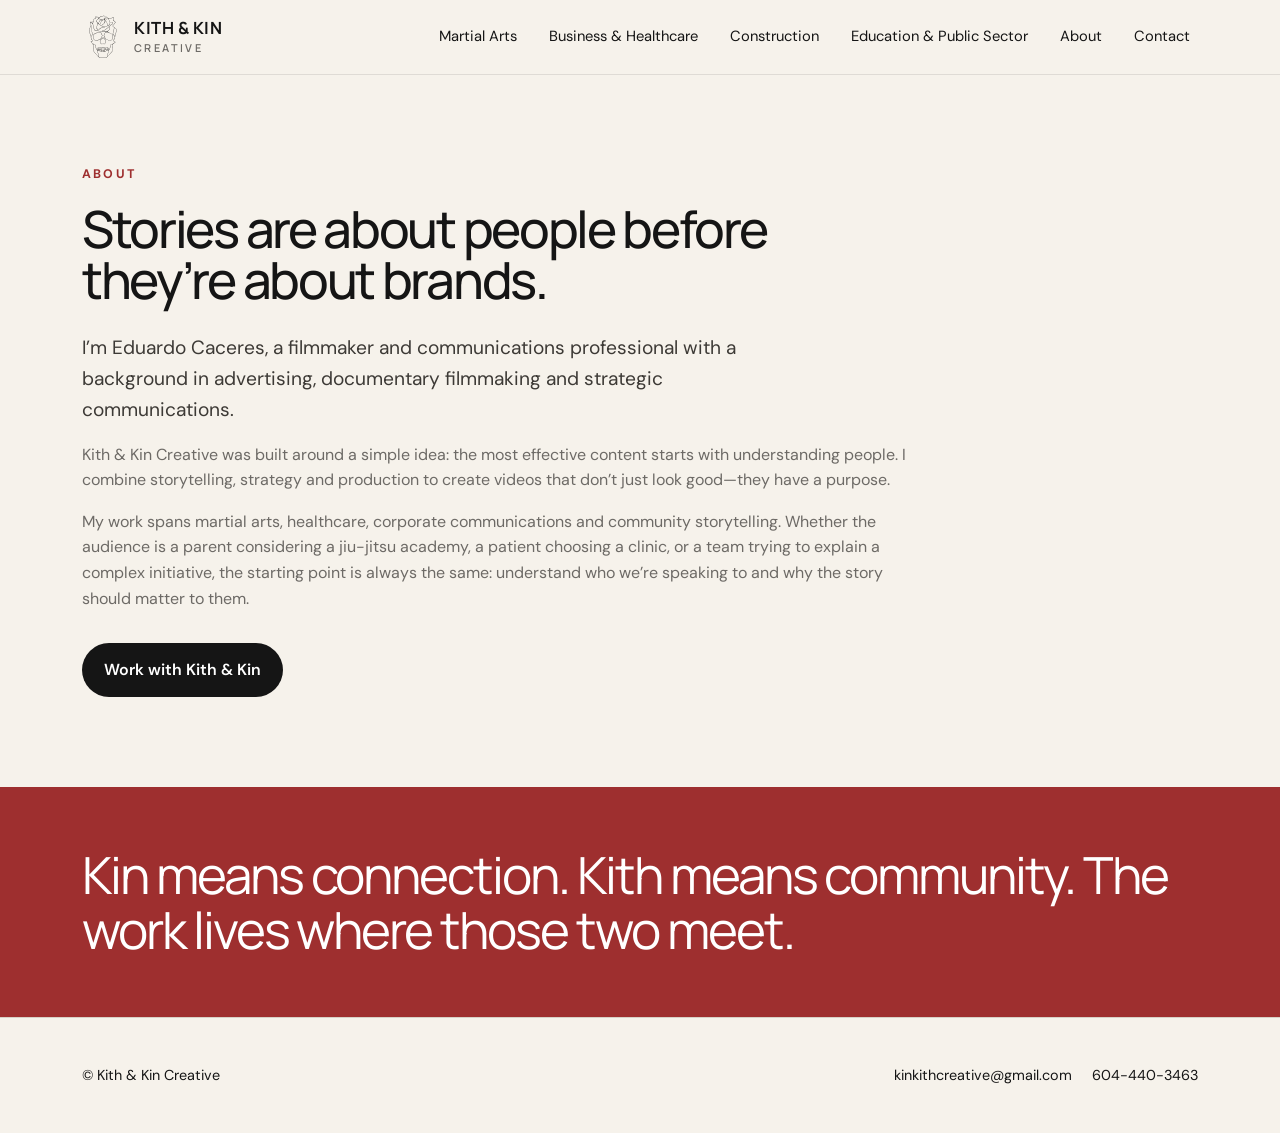
==== commit 31579b40: "Add Education and Public Sector portfolio page" ====
--- a/about/index.html
+++ b/about/index.html
@@ -1 +1 @@
-<!doctype html><html lang="en"><head><meta charset="utf-8"><meta name="viewport" content="width=device-width, initial-scale=1"><meta name="description" content="Kith & Kin Creative — story-driven video content for businesses, healthcare, schools and martial arts communities."><title>About | Kith & Kin Creative</title><link href="https://cdn.jsdelivr.net/npm/bootstrap@5.3.3/dist/css/bootstrap.min.css" rel="stylesheet"><link rel="preconnect" href="https://fonts.googleapis.com"><link rel="preconnect" href="https://fonts.gstatic.com" crossorigin><link href="https://fonts.googleapis.com/css2?family=DM+Sans:wght@400;500;600;700&family=Manrope:wght@500;600;700&display=swap" rel="stylesheet"><link rel="stylesheet" href="../assets/styles.css"></head><body><nav class="navbar navbar-expand-lg site-nav"><div class="container"><a href="../" class="brand"><img src="../assets/logo.svg" alt="Kith & Kin Creative logo"><span class="brand-copy">KITH & KIN<span>CREATIVE</span></span></a><button class="navbar-toggler" type="button" data-bs-toggle="collapse" data-bs-target="#mainNav"><span class="navbar-toggler-icon"></span></button><div class="collapse navbar-collapse justify-content-end" id="mainNav"><div class="navbar-nav"><a class="nav-link" href="../martial-arts/">Martial Arts</a><a class="nav-link" href="../business-healthcare/">Business & Healthcare</a><a class="nav-link" href="../construction-projects/">Construction</a><a class="nav-link" href="../about/">About</a><a class="nav-link" href="../contact/">Contact</a></div></div></div></nav><main><section class="section"><div class="container"><div class="row"><div class="col-lg-10 col-xl-9"><div class="eyebrow">About</div><h1 class="section-title">Stories are about people before they’re about brands.</h1><p class="lead-copy">I’m Eduardo Caceres, a filmmaker and communications professional with a background in advertising, documentary filmmaking and strategic communications.</p><p class="muted">Kith & Kin Creative was built around a simple idea: the most effective content starts with understanding people. I combine storytelling, strategy and production to create videos that don’t just look good—they have a purpose.</p><p class="muted">My work spans martial arts, healthcare, corporate communications and community storytelling. Whether the audience is a parent considering a jiu-jitsu academy, a patient choosing a clinic, or a team trying to explain a complex initiative, the starting point is always the same: understand who we’re speaking to and why the story should matter to them.</p><a class="btn-main mt-3" href="../contact/">Work with Kith & Kin</a></div></div></div></section><section class="quote-strip"><div class="container"><p>Kin means connection. Kith means community. The work lives where those two meet.</p></div></section></main><footer class="footer"><div class="container d-flex flex-column flex-md-row justify-content-between"><div>© Kith & Kin Creative</div><div class="footer-contact"><a href="mailto:kinkithcreative@gmail.com">kinkithcreative@gmail.com</a><a href="tel:+16044403463">604-440-3463</a></div></div></footer><script src="https://cdn.jsdelivr.net/npm/bootstrap@5.3.3/dist/js/bootstrap.bundle.min.js"></script></body></html>+<!doctype html><html lang="en"><head><meta charset="utf-8"><meta name="viewport" content="width=device-width, initial-scale=1"><meta name="description" content="Kith & Kin Creative — story-driven video content for businesses, healthcare, schools and martial arts communities."><title>About | Kith & Kin Creative</title><link href="https://cdn.jsdelivr.net/npm/bootstrap@5.3.3/dist/css/bootstrap.min.css" rel="stylesheet"><link rel="preconnect" href="https://fonts.googleapis.com"><link rel="preconnect" href="https://fonts.gstatic.com" crossorigin><link href="https://fonts.googleapis.com/css2?family=DM+Sans:wght@400;500;600;700&family=Manrope:wght@500;600;700&display=swap" rel="stylesheet"><link rel="stylesheet" href="../assets/styles.css"></head><body><nav class="navbar navbar-expand-lg site-nav"><div class="container"><a href="../" class="brand"><img src="../assets/logo.svg" alt="Kith & Kin Creative logo"><span class="brand-copy">KITH & KIN<span>CREATIVE</span></span></a><button class="navbar-toggler" type="button" data-bs-toggle="collapse" data-bs-target="#mainNav"><span class="navbar-toggler-icon"></span></button><div class="collapse navbar-collapse justify-content-end" id="mainNav"><div class="navbar-nav"><a class="nav-link" href="../martial-arts/">Martial Arts</a><a class="nav-link" href="../business-healthcare/">Business & Healthcare</a><a class="nav-link" href="../construction-projects/">Construction</a><a class="nav-link" href="../education-public-sector/">Education & Public Sector</a><a class="nav-link" href="../about/">About</a><a class="nav-link" href="../contact/">Contact</a></div></div></div></nav><main><section class="section"><div class="container"><div class="row"><div class="col-lg-10 col-xl-9"><div class="eyebrow">About</div><h1 class="section-title">Stories are about people before they’re about brands.</h1><p class="lead-copy">I’m Eduardo Caceres, a filmmaker and communications professional with a background in advertising, documentary filmmaking and strategic communications.</p><p class="muted">Kith & Kin Creative was built around a simple idea: the most effective content starts with understanding people. I combine storytelling, strategy and production to create videos that don’t just look good—they have a purpose.</p><p class="muted">My work spans martial arts, healthcare, corporate communications and community storytelling. Whether the audience is a parent considering a jiu-jitsu academy, a patient choosing a clinic, or a team trying to explain a complex initiative, the starting point is always the same: understand who we’re speaking to and why the story should matter to them.</p><a class="btn-main mt-3" href="../contact/">Work with Kith & Kin</a></div></div></div></section><section class="quote-strip"><div class="container"><p>Kin means connection. Kith means community. The work lives where those two meet.</p></div></section></main><footer class="footer"><div class="container d-flex flex-column flex-md-row justify-content-between"><div>© Kith & Kin Creative</div><div class="footer-contact"><a href="mailto:kinkithcreative@gmail.com">kinkithcreative@gmail.com</a><a href="tel:+16044403463">604-440-3463</a></div></div></footer><script src="https://cdn.jsdelivr.net/npm/bootstrap@5.3.3/dist/js/bootstrap.bundle.min.js"></script></body></html>
